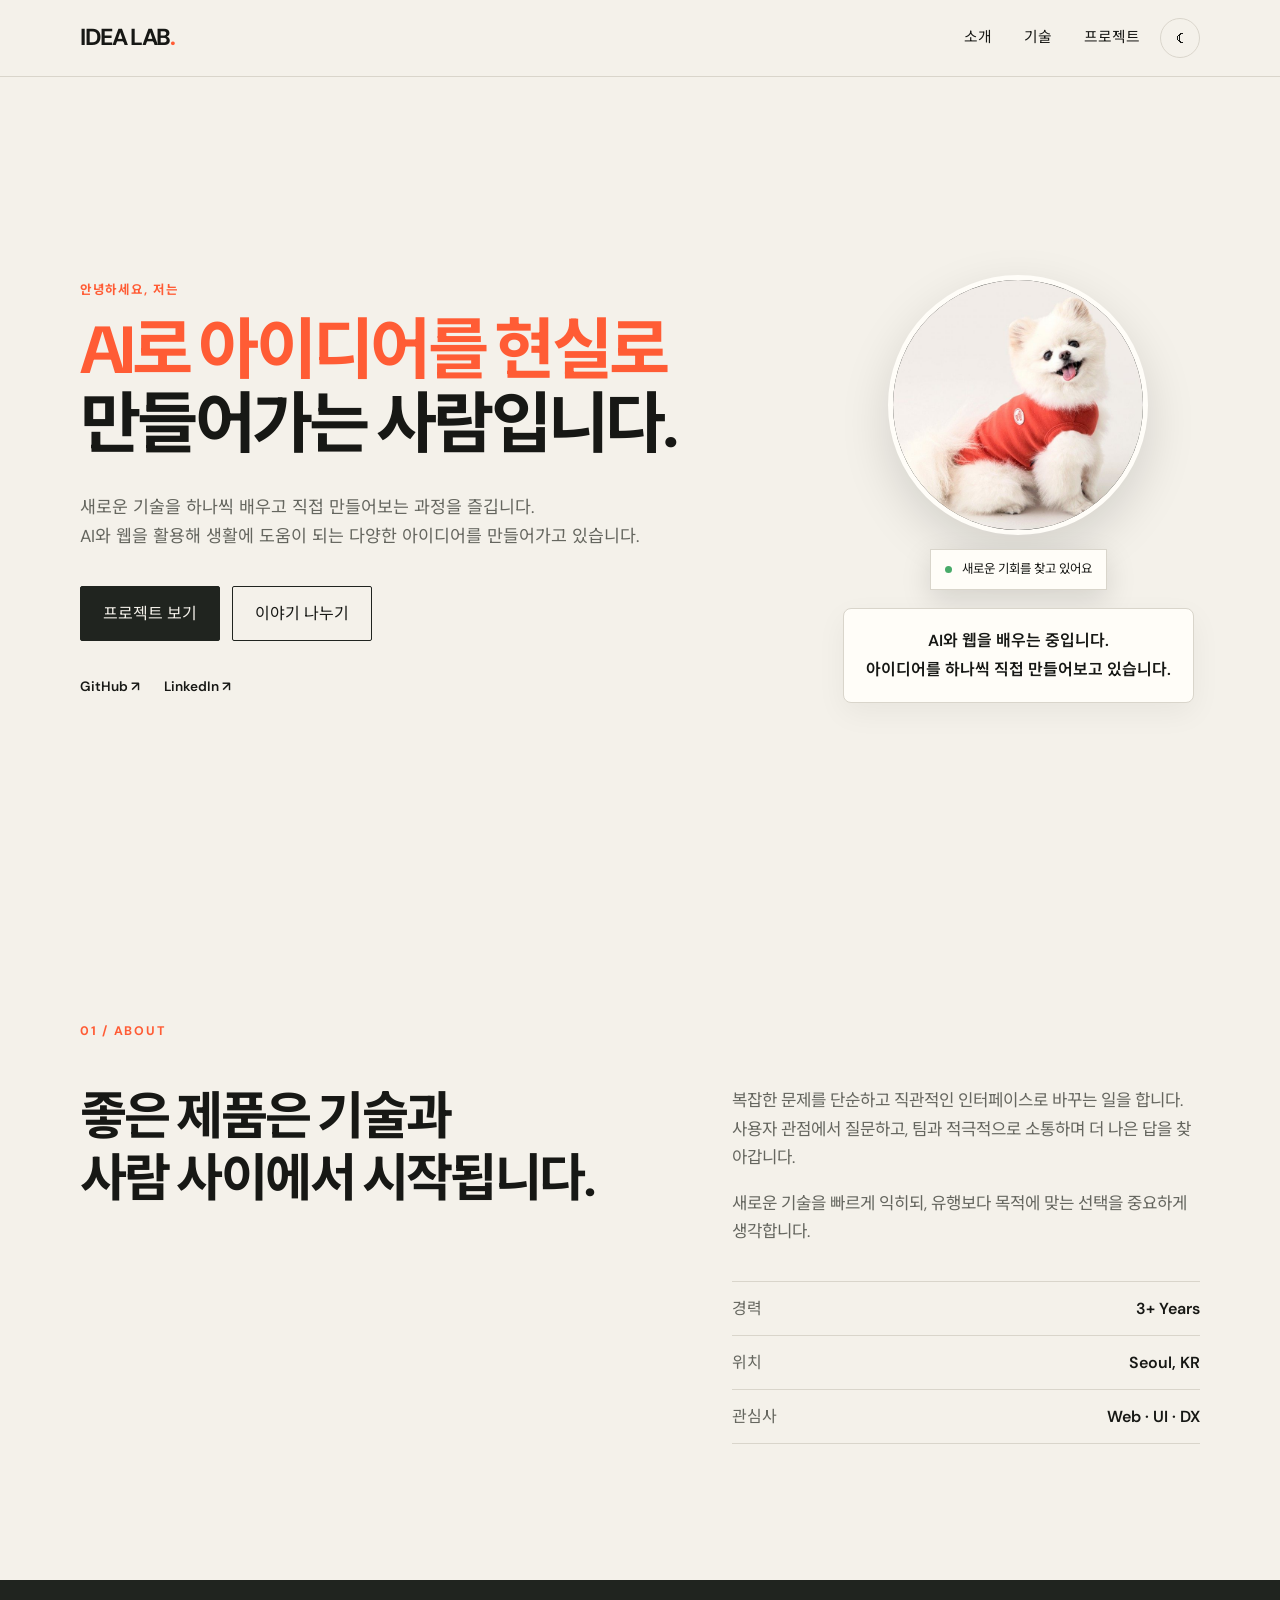
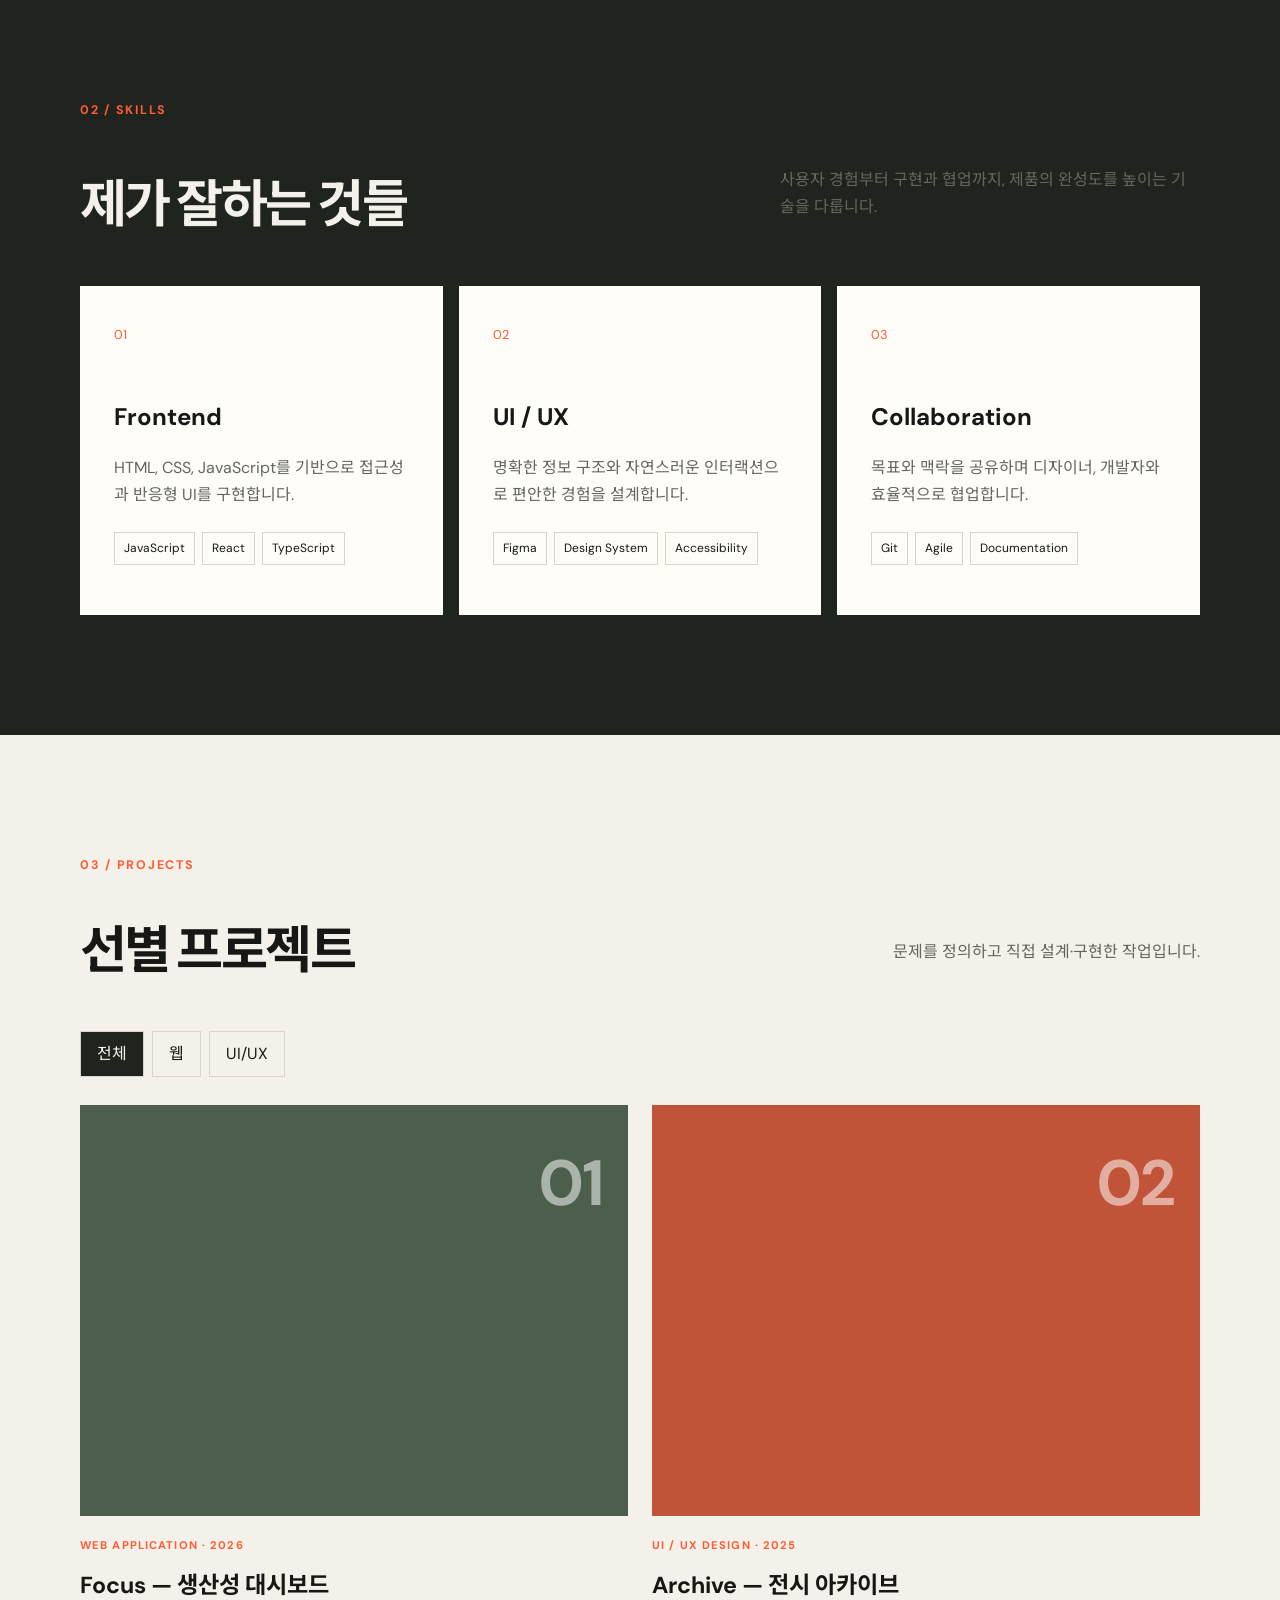
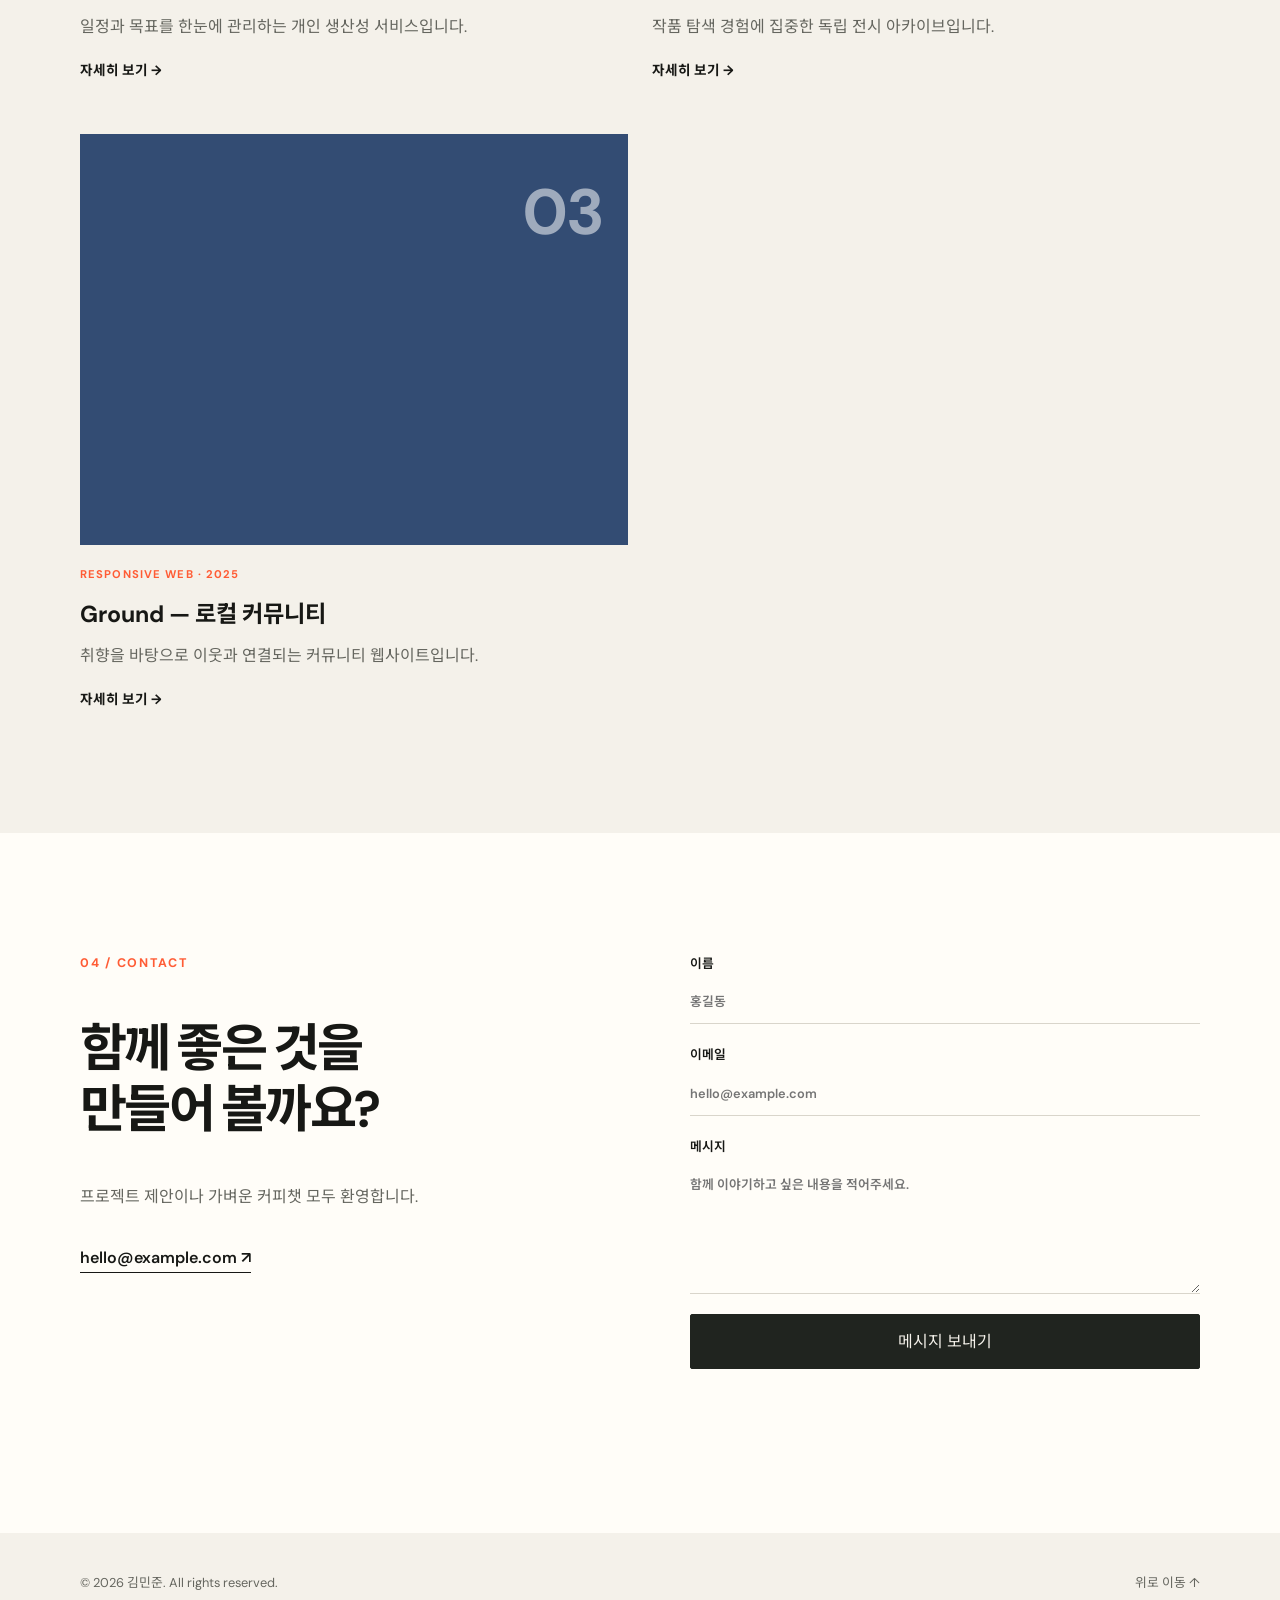
==== index.html @ a8362018 "Move frontend files to repository root" ====
<!DOCTYPE html>
<html lang="ko">
<head>
  <meta charset="UTF-8">
  <meta name="viewport" content="width=device-width, initial-scale=1.0">
  <meta name="description" content="AI와 웹으로 아이디어를 현실로 만들어가는 개인 프로필입니다.">
  <title>AI로 아이디어를 현실로</title>
  <link rel="preconnect" href="https://fonts.googleapis.com">
  <link rel="preconnect" href="https://fonts.gstatic.com" crossorigin>
  <link href="https://fonts.googleapis.com/css2?family=DM+Sans:wght@400;500;600;700&family=Noto+Sans+KR:wght@400;500;600;700&display=swap" rel="stylesheet">
  <link rel="stylesheet" href="styles.css">
</head>
<body>
  <header class="header">
    <nav class="nav container" aria-label="주요 메뉴">
      <a class="logo" href="#home" aria-label="처음으로">IDEA LAB<span>.</span></a>
      <button class="menu-button" type="button" aria-label="메뉴 열기" aria-expanded="false">☰</button>
      <div class="nav-links">
        <a href="about.html">소개</a>
        <a href="skills.html">기술</a>
        <a href="projects.html">프로젝트</a>
      </div>
      <button class="theme-button" type="button" aria-label="테마 변경">☾</button>
    </nav>
  </header>

  <main>
    <section class="hero container" id="home">
      <div class="hero-copy reveal">
        <p class="eyebrow">안녕하세요, 저는</p>
        <h1><span class="title-line title-accent">AI로 아이디어를 현실로</span><span class="title-line">만들어가는 사람입니다.</span></h1>
        <p class="hero-description">새로운 기술을 하나씩 배우고 직접 만들어보는 과정을 즐깁니다.<br>AI와 웹을 활용해 생활에 도움이 되는 다양한 아이디어를 만들어가고 있습니다.</p>
        <div class="hero-actions">
          <a class="button primary" href="#projects">프로젝트 보기</a>
          <a class="button secondary" href="#contact">이야기 나누기</a>
        </div>
        <div class="social-links" aria-label="소셜 링크">
          <a href="https://github.com/" target="_blank" rel="noreferrer">GitHub ↗</a>
          <a href="https://www.linkedin.com/" target="_blank" rel="noreferrer">LinkedIn ↗</a>
        </div>
      </div>
      <div class="portrait-wrap reveal" aria-label="프로필 이미지 영역">
        <div class="portrait">
          <img src="assets/images/profile.jpeg" alt="빨간 옷을 입고 앉아 있는 흰색 강아지 프로필 사진">
        </div>
        <span class="status"><i></i> 새로운 기회를 찾고 있어요</span>
        <p class="portrait-caption">AI와 웹을 배우는 중입니다.<br>아이디어를 하나씩 직접 만들어보고 있습니다.</p>
      </div>
    </section>

    <section class="section container" id="about">
      <p class="section-number">01 / ABOUT</p>
      <div class="about-grid reveal">
        <h2>좋은 제품은 기술과<br>사람 사이에서 시작됩니다.</h2>
        <div>
          <p>복잡한 문제를 단순하고 직관적인 인터페이스로 바꾸는 일을 합니다. 사용자 관점에서 질문하고, 팀과 적극적으로 소통하며 더 나은 답을 찾아갑니다.</p>
          <p>새로운 기술을 빠르게 익히되, 유행보다 목적에 맞는 선택을 중요하게 생각합니다.</p>
          <dl class="facts">
            <div><dt>경력</dt><dd>3+ Years</dd></div>
            <div><dt>위치</dt><dd>Seoul, KR</dd></div>
            <div><dt>관심사</dt><dd>Web · UI · DX</dd></div>
          </dl>
        </div>
      </div>
    </section>

    <section class="section skills-section" id="skills">
      <div class="container">
        <p class="section-number">02 / SKILLS</p>
        <div class="section-heading reveal">
          <h2>제가 잘하는 것들</h2>
          <p>사용자 경험부터 구현과 협업까지, 제품의 완성도를 높이는 기술을 다룹니다.</p>
        </div>
        <div class="skill-grid">
          <article class="skill-card reveal"><span>01</span><h3>Frontend</h3><p>HTML, CSS, JavaScript를 기반으로 접근성과 반응형 UI를 구현합니다.</p><ul><li>JavaScript</li><li>React</li><li>TypeScript</li></ul></article>
          <article class="skill-card reveal"><span>02</span><h3>UI / UX</h3><p>명확한 정보 구조와 자연스러운 인터랙션으로 편안한 경험을 설계합니다.</p><ul><li>Figma</li><li>Design System</li><li>Accessibility</li></ul></article>
          <article class="skill-card reveal"><span>03</span><h3>Collaboration</h3><p>목표와 맥락을 공유하며 디자이너, 개발자와 효율적으로 협업합니다.</p><ul><li>Git</li><li>Agile</li><li>Documentation</li></ul></article>
        </div>
      </div>
    </section>

    <section class="section container" id="projects">
      <p class="section-number">03 / PROJECTS</p>
      <div class="section-heading reveal"><h2>선별 프로젝트</h2><p>문제를 정의하고 직접 설계·구현한 작업입니다.</p></div>
      <div class="filter-buttons" role="group" aria-label="프로젝트 필터">
        <button class="active" data-filter="all">전체</button><button data-filter="web">웹</button><button data-filter="design">UI/UX</button>
      </div>
      <div class="project-grid">
        <article class="project-card reveal" data-category="web">
          <div class="project-visual visual-one"><span>01</span></div>
          <div class="project-info"><p>WEB APPLICATION · 2026</p><h3>Focus — 생산성 대시보드</h3><p>일정과 목표를 한눈에 관리하는 개인 생산성 서비스입니다.</p><a href="#contact">자세히 보기 →</a></div>
        </article>
        <article class="project-card reveal" data-category="design">
          <div class="project-visual visual-two"><span>02</span></div>
          <div class="project-info"><p>UI / UX DESIGN · 2025</p><h3>Archive — 전시 아카이브</h3><p>작품 탐색 경험에 집중한 독립 전시 아카이브입니다.</p><a href="#contact">자세히 보기 →</a></div>
        </article>
        <article class="project-card reveal" data-category="web">
          <div class="project-visual visual-three"><span>03</span></div>
          <div class="project-info"><p>RESPONSIVE WEB · 2025</p><h3>Ground — 로컬 커뮤니티</h3><p>취향을 바탕으로 이웃과 연결되는 커뮤니티 웹사이트입니다.</p><a href="#contact">자세히 보기 →</a></div>
        </article>
      </div>
    </section>

    <section class="section contact-section" id="contact">
      <div class="container contact-grid reveal">
        <div><p class="section-number">04 / CONTACT</p><h2>함께 좋은 것을<br>만들어 볼까요?</h2><p>프로젝트 제안이나 가벼운 커피챗 모두 환영합니다.</p><a class="email" href="mailto:hello@example.com">hello@example.com ↗</a></div>
        <form id="contact-form">
          <label>이름<input name="name" type="text" placeholder="홍길동" required></label>
          <label>이메일<input name="email" type="email" placeholder="hello@example.com" required></label>
          <label>메시지<textarea name="message" rows="5" placeholder="함께 이야기하고 싶은 내용을 적어주세요." required></textarea></label>
          <button class="button primary" type="submit">메시지 보내기</button>
          <p class="form-message" aria-live="polite"></p>
        </form>
      </div>
    </section>
  </main>

  <footer class="footer container"><p>© <span id="year"></span> 김민준. All rights reserved.</p><a href="#home">위로 이동 ↑</a></footer>
  <script src="script.js"></script>
</body>
</html>
---- styles.css ----
:root { --bg:#f4f1ea; --surface:#fffdf8; --text:#171815; --muted:#65665f; --line:#d9d5cb; --accent:#ff5c35; --dark:#20241f; }
* { box-sizing:border-box; }
html { scroll-behavior:smooth; }
body { margin:0; background:var(--bg); color:var(--text); font-family:"DM Sans","Noto Sans KR",sans-serif; line-height:1.7; transition:background .25s,color .25s; }
body.dark { --bg:#171916; --surface:#21241f; --text:#f4f1e9; --muted:#a8aaa2; --line:#3a3d36; --dark:#f4f1e9; }
a { color:inherit; text-decoration:none; }
button,input,textarea { font:inherit; }
.container { width:min(1120px,calc(100% - 48px)); margin-inline:auto; }
.header { position:sticky; top:0; z-index:10; background:color-mix(in srgb,var(--bg) 88%,transparent); border-bottom:1px solid var(--line); backdrop-filter:blur(12px); }
.nav { height:76px; display:flex; align-items:center; justify-content:space-between; }
.logo { font-size:1.45rem; font-weight:700; letter-spacing:-.06em; }.logo span { color:var(--accent); }
.nav-links { display:flex; gap:32px; margin-left:auto; margin-right:20px; font-size:.92rem; }.nav-links a:hover { color:var(--accent); }
.theme-button,.menu-button { border:1px solid var(--line); border-radius:50%; width:40px; height:40px; background:transparent; color:var(--text); cursor:pointer; }.menu-button { display:none; }
.hero { min-height:calc(100vh - 76px); padding:100px 0; display:grid; grid-template-columns:1.3fr .7fr; gap:80px; align-items:center; }
.eyebrow,.section-number { color:var(--accent); font-size:.78rem; font-weight:700; letter-spacing:.14em; }
h1,h2,h3,p { margin-top:0; } h1 { max-width:760px; font-size:clamp(2.8rem,5.2vw,4.9rem); line-height:1.12; letter-spacing:-.055em; margin-bottom:30px; word-break:keep-all; overflow-wrap:normal; }.title-line { display:block; white-space:nowrap; }.title-accent { color:var(--accent); }
h2 { font-size:clamp(2.1rem,4vw,3.7rem); line-height:1.2; letter-spacing:-.05em; }
.hero-description { max-width:620px; color:var(--muted); font-size:1.08rem; }
.hero-actions { display:flex; gap:12px; margin:34px 0; }.button { display:inline-flex; justify-content:center; border:1px solid var(--dark); padding:13px 22px; border-radius:2px; cursor:pointer; }.primary { background:var(--dark); color:var(--bg); }.secondary { background:transparent; color:var(--text); }
.social-links { display:flex; gap:24px; font-size:.85rem; font-weight:600; }.social-links a:hover,.project-info a:hover { color:var(--accent); }
.portrait-wrap { position:relative; display:flex; flex-direction:column; align-items:center; justify-self:center; width:100%; text-align:center; }.portrait { width:260px; height:260px; flex:0 0 260px; background:var(--dark); border:5px solid var(--surface); border-radius:50%; overflow:hidden; box-shadow:0 18px 50px #0002; }.portrait img { display:block; width:100%; height:100%; object-fit:cover; object-position:center; transform:scale(1.12); transition:transform .5s ease; }.portrait-wrap:hover .portrait img { transform:scale(1.16); }.portrait-caption { max-width:390px; margin:18px auto 0; padding:18px 22px; color:var(--text); background:var(--surface); border:1px solid var(--line); border-radius:8px; box-shadow:0 10px 30px #0000000d; font-size:1rem; font-weight:600; line-height:1.8; text-align:center; }
.status { position:static; transform:none; margin-top:14px; white-space:nowrap; padding:9px 14px; background:var(--surface); border:1px solid var(--line); font-size:.78rem; box-shadow:0 10px 30px #0002; }.status i { display:inline-block; width:7px; height:7px; margin-right:7px; background:#48aa69; border-radius:50%; }
.section { padding:120px 0; }.section-number { margin-bottom:44px; }.about-grid { display:grid; grid-template-columns:1.1fr .9fr; gap:80px; }.about-grid>div>p { color:var(--muted); font-size:1.05rem; }
.facts { border-top:1px solid var(--line); margin-top:35px; }.facts div { display:flex; justify-content:space-between; padding:13px 0; border-bottom:1px solid var(--line); }.facts dt { color:var(--muted); }.facts dd { margin:0; font-weight:600; }
.skills-section { background:var(--dark); color:var(--bg); }.section-heading { display:flex; align-items:end; justify-content:space-between; gap:30px; margin-bottom:50px; }.section-heading h2 { margin:0; }.section-heading p { max-width:420px; color:var(--muted); }
.skill-grid { display:grid; grid-template-columns:repeat(3,1fr); gap:16px; }.skill-card { padding:34px; color:var(--text); background:var(--surface); }.skill-card>span { color:var(--accent); font-size:.8rem; }.skill-card h3 { margin:50px 0 16px; font-size:1.5rem; }.skill-card p { color:var(--muted); }.skill-card ul { display:flex; flex-wrap:wrap; gap:7px; list-style:none; padding:0; margin-top:24px; }.skill-card li { border:1px solid var(--line); padding:5px 9px; font-size:.75rem; }
.filter-buttons { display:flex; gap:8px; margin-bottom:28px; }.filter-buttons button { padding:8px 16px; border:1px solid var(--line); background:transparent; color:var(--text); cursor:pointer; }.filter-buttons button.active { background:var(--dark); color:var(--bg); }
.project-grid { display:grid; grid-template-columns:repeat(2,1fr); gap:50px 24px; }.project-card.hidden { display:none; }.project-visual { aspect-ratio:4/3; padding:25px; display:flex; justify-content:flex-end; font-size:4rem; font-weight:700; color:#fff8; transition:transform .3s; }.project-card:hover .project-visual { transform:translateY(-5px); }.visual-one { background:#4c5e4c; }.visual-two { background:#c15338; }.visual-three { background:#334c73; }.project-info { padding-top:20px; }.project-info>p:first-child { color:var(--accent); font-size:.7rem; font-weight:700; letter-spacing:.1em; }.project-info h3 { font-size:1.45rem; margin-bottom:8px; }.project-info>p { color:var(--muted); }.project-info a { font-size:.85rem; font-weight:700; }
.contact-section { background:var(--surface); }.contact-grid { display:grid; grid-template-columns:1fr 1fr; gap:100px; }.contact-grid>div>p:not(.section-number) { color:var(--muted); }.email { display:inline-block; border-bottom:1px solid; margin-top:18px; font-weight:600; }
form { display:grid; gap:20px; }label { display:grid; gap:7px; font-size:.8rem; font-weight:600; }input,textarea { width:100%; border:0; border-bottom:1px solid var(--line); background:transparent; color:var(--text); padding:10px 0; outline:none; resize:vertical; }input:focus,textarea:focus { border-color:var(--accent); }.form-message { color:var(--accent); min-height:24px; margin:0; }
.footer { min-height:100px; display:flex; align-items:center; justify-content:space-between; color:var(--muted); font-size:.8rem; }.footer p { margin:0; }
.subpage-main { min-height:calc(100vh - 176px); }.page-hero { padding:110px 0 65px; border-bottom:1px solid var(--line); }.page-hero h1 { margin:12px 0 22px; }.page-hero>p:last-child { max-width:650px; color:var(--muted); font-size:1.08rem; }.detail-grid { display:grid; grid-template-columns:repeat(2,1fr); gap:18px; }.detail-card { padding:32px; background:var(--surface); border:1px solid var(--line); }.detail-card h2 { font-size:1.5rem; letter-spacing:-.03em; }.detail-card p { color:var(--muted); }.detail-card ul { padding-left:20px; color:var(--muted); }.nav-links a[aria-current="page"] { color:var(--accent); font-weight:700; }
.reveal { opacity:0; transform:translateY(24px); transition:opacity .7s,transform .7s; }.reveal.visible { opacity:1; transform:none; }
@media (max-width:800px) { .container { width:min(100% - 32px,1120px); }.menu-button { display:block; margin-left:auto; margin-right:10px; }.nav-links { display:none; position:absolute; inset:76px 0 auto; margin:0; padding:24px; background:var(--surface); border-bottom:1px solid var(--line); flex-direction:column; text-align:center; }.nav-links.open { display:flex; }.hero { grid-template-columns:1fr; padding:70px 0; }.hero h1 { font-size:clamp(2.5rem,11vw,4rem); }.title-line { white-space:normal; }.portrait-wrap { max-width:430px; margin-inline:auto; }.portrait { width:230px; height:230px; flex-basis:230px; }.about-grid,.contact-grid,.detail-grid { grid-template-columns:1fr; gap:35px; }.skill-grid { grid-template-columns:1fr; }.section-heading { align-items:start; flex-direction:column; }.project-grid { grid-template-columns:1fr; }.section { padding:85px 0; }.page-hero { padding:75px 0 45px; } }
@media (prefers-reduced-motion:reduce) { html { scroll-behavior:auto; } .reveal { opacity:1; transform:none; transition:none; } }
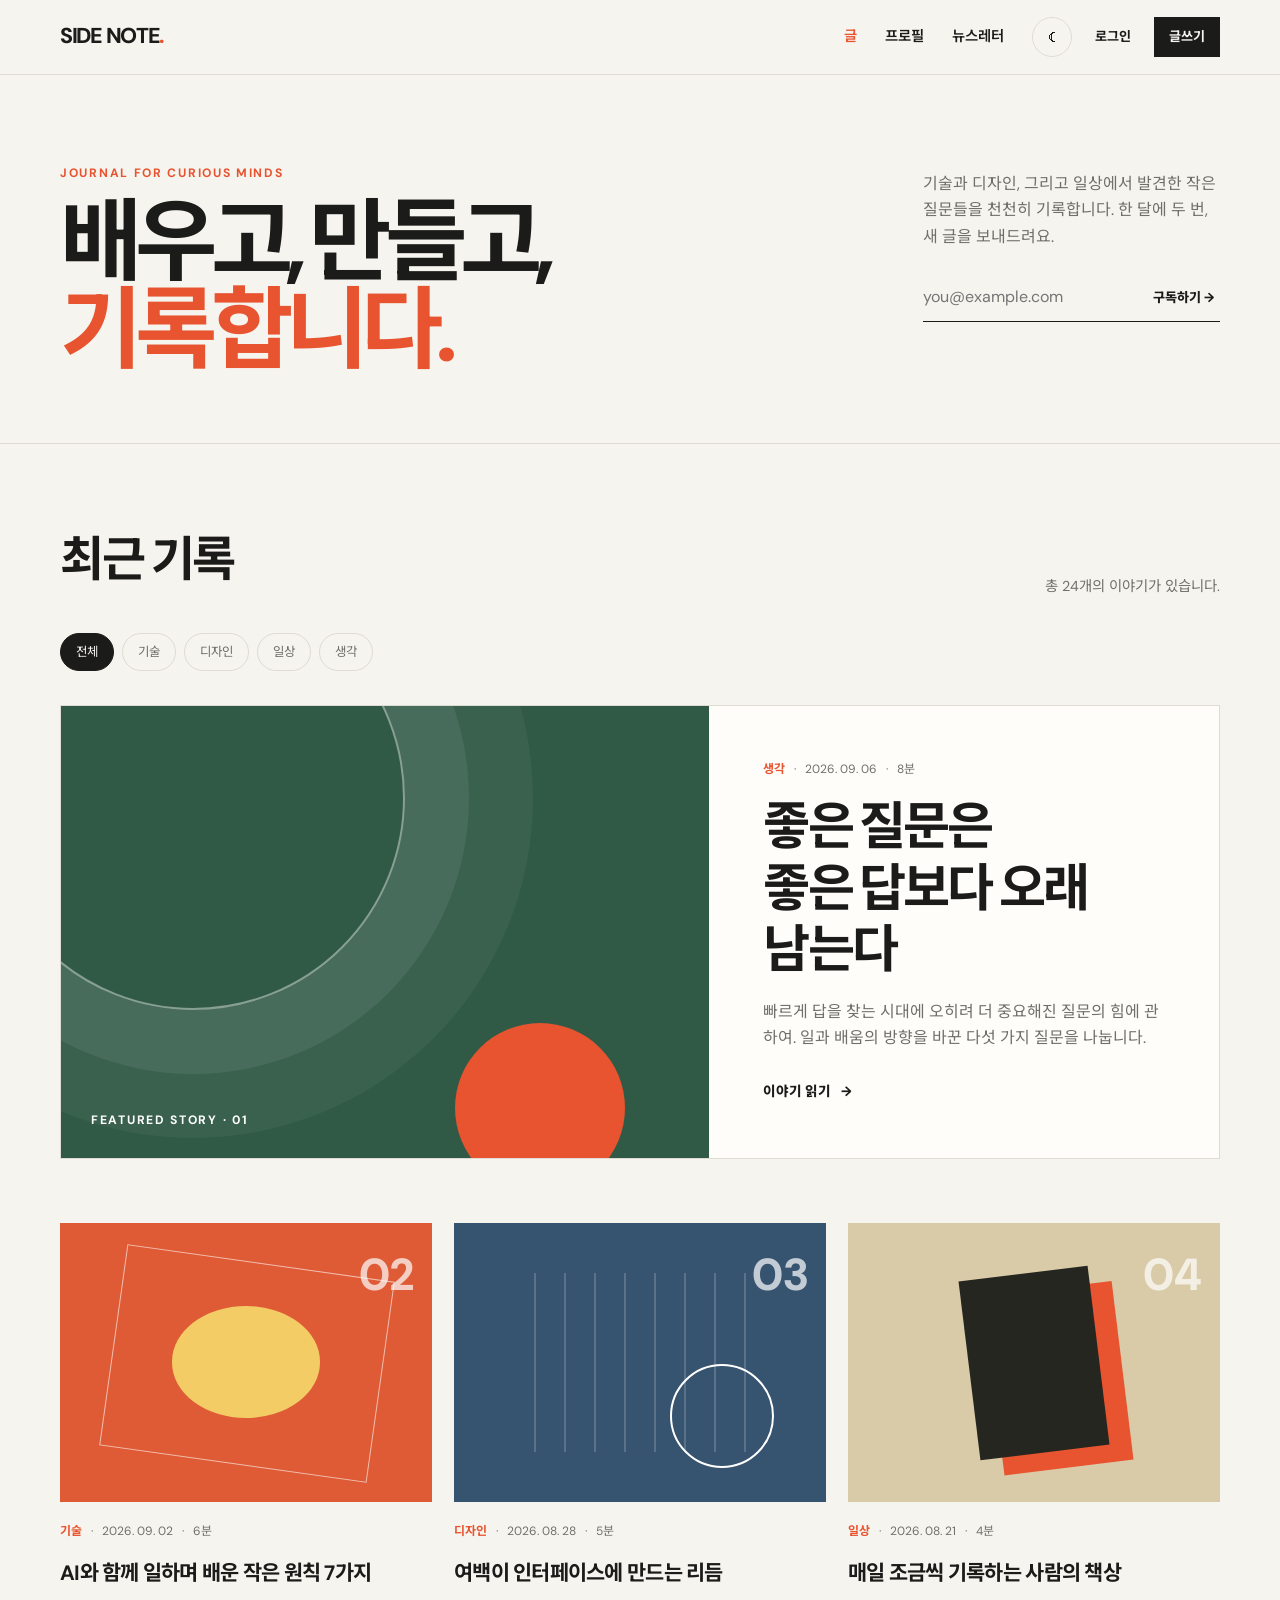
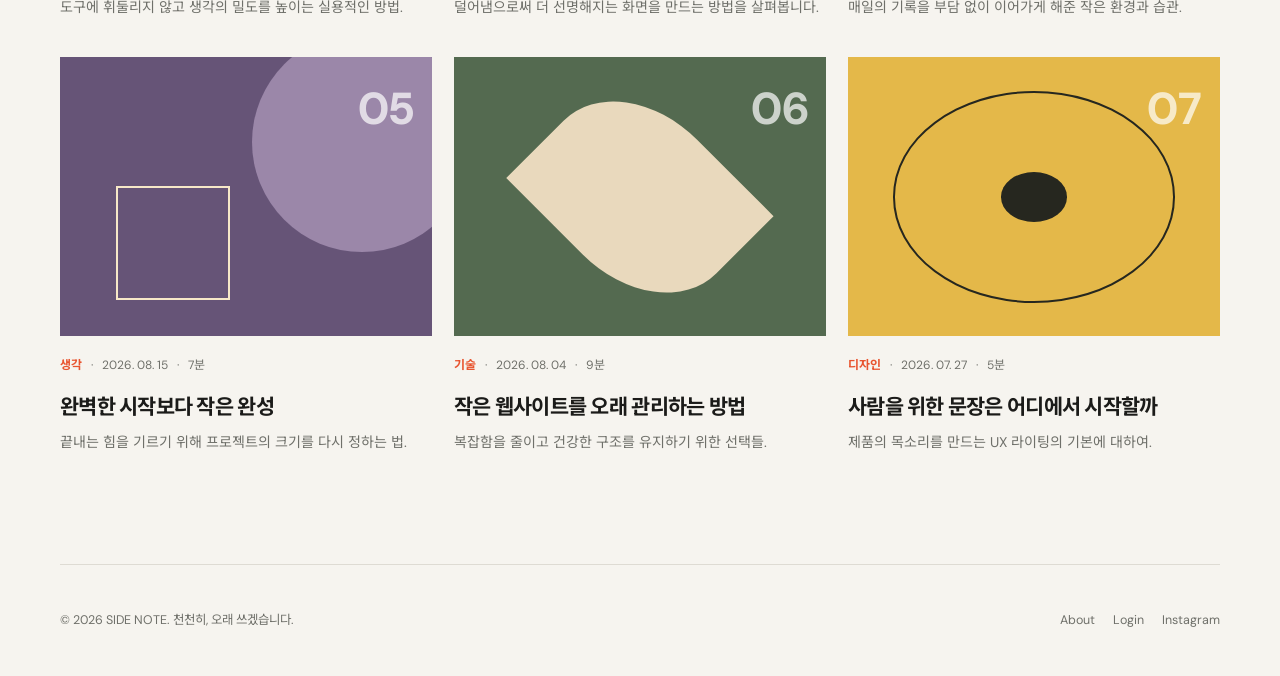
==== commit d97ec32a: "Redesign profile site as personal blog" ====
--- a/index.html
+++ b/index.html
@@ -1,121 +1,47 @@
-<!DOCTYPE html>
+<!doctype html>
 <html lang="ko">
 <head>
-  <meta charset="UTF-8">
-  <meta name="viewport" content="width=device-width, initial-scale=1.0">
-  <meta name="description" content="AI와 웹으로 아이디어를 현실로 만들어가는 개인 프로필입니다.">
-  <title>AI로 아이디어를 현실로</title>
-  <link rel="preconnect" href="https://fonts.googleapis.com">
-  <link rel="preconnect" href="https://fonts.gstatic.com" crossorigin>
-  <link href="https://fonts.googleapis.com/css2?family=DM+Sans:wght@400;500;600;700&family=Noto+Sans+KR:wght@400;500;600;700&display=swap" rel="stylesheet">
+  <meta charset="UTF-8"><meta name="viewport" content="width=device-width,initial-scale=1">
+  <meta name="description" content="만드는 사람의 생각과 배움을 기록하는 개인 블로그 사이드노트입니다.">
+  <title>SIDE NOTE — 생각을 기록하는 개인 블로그</title>
+  <link rel="preconnect" href="https://fonts.googleapis.com"><link rel="preconnect" href="https://fonts.gstatic.com" crossorigin>
+  <link href="https://fonts.googleapis.com/css2?family=DM+Sans:wght@400;500;600;700;800&family=Noto+Sans+KR:wght@400;500;600;700&display=swap" rel="stylesheet">
   <link rel="stylesheet" href="styles.css">
 </head>
 <body>
   <header class="header">
     <nav class="nav container" aria-label="주요 메뉴">
-      <a class="logo" href="#home" aria-label="처음으로">IDEA LAB<span>.</span></a>
+      <a class="logo" href="index.html">SIDE NOTE<span>.</span></a>
       <button class="menu-button" type="button" aria-label="메뉴 열기" aria-expanded="false">☰</button>
-      <div class="nav-links">
-        <a href="about.html">소개</a>
-        <a href="skills.html">기술</a>
-        <a href="projects.html">프로젝트</a>
-      </div>
-      <button class="theme-button" type="button" aria-label="테마 변경">☾</button>
+      <div class="nav-links"><a href="index.html" aria-current="page">글</a><a href="profile.html">프로필</a><a href="index.html#newsletter">뉴스레터</a></div>
+      <div class="nav-actions"><button class="icon-button" type="button" aria-label="다크 모드로 전환">☾</button><a class="nav-login" href="login.html">로그인</a><a class="nav-write" href="write.html">글쓰기</a></div>
     </nav>
   </header>
-
   <main>
-    <section class="hero container" id="home">
-      <div class="hero-copy reveal">
-        <p class="eyebrow">안녕하세요, 저는</p>
-        <h1><span class="title-line title-accent">AI로 아이디어를 현실로</span><span class="title-line">만들어가는 사람입니다.</span></h1>
-        <p class="hero-description">새로운 기술을 하나씩 배우고 직접 만들어보는 과정을 즐깁니다.<br>AI와 웹을 활용해 생활에 도움이 되는 다양한 아이디어를 만들어가고 있습니다.</p>
-        <div class="hero-actions">
-          <a class="button primary" href="#projects">프로젝트 보기</a>
-          <a class="button secondary" href="#contact">이야기 나누기</a>
-        </div>
-        <div class="social-links" aria-label="소셜 링크">
-          <a href="https://github.com/" target="_blank" rel="noreferrer">GitHub ↗</a>
-          <a href="https://www.linkedin.com/" target="_blank" rel="noreferrer">LinkedIn ↗</a>
-        </div>
-      </div>
-      <div class="portrait-wrap reveal" aria-label="프로필 이미지 영역">
-        <div class="portrait">
-          <img src="assets/images/profile.jpeg" alt="빨간 옷을 입고 앉아 있는 흰색 강아지 프로필 사진">
-        </div>
-        <span class="status"><i></i> 새로운 기회를 찾고 있어요</span>
-        <p class="portrait-caption">AI와 웹을 배우는 중입니다.<br>아이디어를 하나씩 직접 만들어보고 있습니다.</p>
+    <section class="home-hero">
+      <div class="container hero-grid reveal">
+        <div><p class="eyebrow">JOURNAL FOR CURIOUS MINDS</p><h1>배우고, 만들고,<br><span>기록합니다.</span></h1></div>
+        <div class="hero-aside" id="newsletter"><p>기술과 디자인, 그리고 일상에서 발견한 작은 질문들을 천천히 기록합니다. 한 달에 두 번, 새 글을 보내드려요.</p><form class="subscribe" data-demo-form data-success-message="구독 신청이 완료되었습니다!"><input type="email" aria-label="이메일" placeholder="you@example.com" required><button type="submit">구독하기 →</button></form><p class="form-message" aria-live="polite"></p></div>
       </div>
     </section>
-
-    <section class="section container" id="about">
-      <p class="section-number">01 / ABOUT</p>
-      <div class="about-grid reveal">
-        <h2>좋은 제품은 기술과<br>사람 사이에서 시작됩니다.</h2>
-        <div>
-          <p>복잡한 문제를 단순하고 직관적인 인터페이스로 바꾸는 일을 합니다. 사용자 관점에서 질문하고, 팀과 적극적으로 소통하며 더 나은 답을 찾아갑니다.</p>
-          <p>새로운 기술을 빠르게 익히되, 유행보다 목적에 맞는 선택을 중요하게 생각합니다.</p>
-          <dl class="facts">
-            <div><dt>경력</dt><dd>3+ Years</dd></div>
-            <div><dt>위치</dt><dd>Seoul, KR</dd></div>
-            <div><dt>관심사</dt><dd>Web · UI · DX</dd></div>
-          </dl>
-        </div>
-      </div>
-    </section>
-
-    <section class="section skills-section" id="skills">
-      <div class="container">
-        <p class="section-number">02 / SKILLS</p>
-        <div class="section-heading reveal">
-          <h2>제가 잘하는 것들</h2>
-          <p>사용자 경험부터 구현과 협업까지, 제품의 완성도를 높이는 기술을 다룹니다.</p>
-        </div>
-        <div class="skill-grid">
-          <article class="skill-card reveal"><span>01</span><h3>Frontend</h3><p>HTML, CSS, JavaScript를 기반으로 접근성과 반응형 UI를 구현합니다.</p><ul><li>JavaScript</li><li>React</li><li>TypeScript</li></ul></article>
-          <article class="skill-card reveal"><span>02</span><h3>UI / UX</h3><p>명확한 정보 구조와 자연스러운 인터랙션으로 편안한 경험을 설계합니다.</p><ul><li>Figma</li><li>Design System</li><li>Accessibility</li></ul></article>
-          <article class="skill-card reveal"><span>03</span><h3>Collaboration</h3><p>목표와 맥락을 공유하며 디자이너, 개발자와 효율적으로 협업합니다.</p><ul><li>Git</li><li>Agile</li><li>Documentation</li></ul></article>
-        </div>
-      </div>
-    </section>
-
-    <section class="section container" id="projects">
-      <p class="section-number">03 / PROJECTS</p>
-      <div class="section-heading reveal"><h2>선별 프로젝트</h2><p>문제를 정의하고 직접 설계·구현한 작업입니다.</p></div>
-      <div class="filter-buttons" role="group" aria-label="프로젝트 필터">
-        <button class="active" data-filter="all">전체</button><button data-filter="web">웹</button><button data-filter="design">UI/UX</button>
-      </div>
-      <div class="project-grid">
-        <article class="project-card reveal" data-category="web">
-          <div class="project-visual visual-one"><span>01</span></div>
-          <div class="project-info"><p>WEB APPLICATION · 2026</p><h3>Focus — 생산성 대시보드</h3><p>일정과 목표를 한눈에 관리하는 개인 생산성 서비스입니다.</p><a href="#contact">자세히 보기 →</a></div>
-        </article>
-        <article class="project-card reveal" data-category="design">
-          <div class="project-visual visual-two"><span>02</span></div>
-          <div class="project-info"><p>UI / UX DESIGN · 2025</p><h3>Archive — 전시 아카이브</h3><p>작품 탐색 경험에 집중한 독립 전시 아카이브입니다.</p><a href="#contact">자세히 보기 →</a></div>
-        </article>
-        <article class="project-card reveal" data-category="web">
-          <div class="project-visual visual-three"><span>03</span></div>
-          <div class="project-info"><p>RESPONSIVE WEB · 2025</p><h3>Ground — 로컬 커뮤니티</h3><p>취향을 바탕으로 이웃과 연결되는 커뮤니티 웹사이트입니다.</p><a href="#contact">자세히 보기 →</a></div>
-        </article>
-      </div>
-    </section>
-
-    <section class="section contact-section" id="contact">
-      <div class="container contact-grid reveal">
-        <div><p class="section-number">04 / CONTACT</p><h2>함께 좋은 것을<br>만들어 볼까요?</h2><p>프로젝트 제안이나 가벼운 커피챗 모두 환영합니다.</p><a class="email" href="mailto:hello@example.com">hello@example.com ↗</a></div>
-        <form id="contact-form">
-          <label>이름<input name="name" type="text" placeholder="홍길동" required></label>
-          <label>이메일<input name="email" type="email" placeholder="hello@example.com" required></label>
-          <label>메시지<textarea name="message" rows="5" placeholder="함께 이야기하고 싶은 내용을 적어주세요." required></textarea></label>
-          <button class="button primary" type="submit">메시지 보내기</button>
-          <p class="form-message" aria-live="polite"></p>
-        </form>
+    <section class="content-section container">
+      <div class="section-head reveal"><h2>최근 기록</h2><p>총 24개의 이야기가 있습니다.</p></div>
+      <div class="category-bar" aria-label="카테고리 필터"><button class="active" data-category-filter="all">전체</button><button data-category-filter="tech">기술</button><button data-category-filter="design">디자인</button><button data-category-filter="life">일상</button><button data-category-filter="note">생각</button></div>
+      <article class="featured-post reveal" data-post-category="note">
+        <a class="featured-visual" href="post.html" aria-label="대표 게시글 읽기"><span class="visual-label">FEATURED STORY · 01</span></a>
+        <div class="featured-copy"><div class="post-meta"><span class="tag">생각</span><span>·</span><time datetime="2026-09-06">2026. 09. 06</time><span>·</span><span>8분</span></div><h3><a href="post.html">좋은 질문은<br>좋은 답보다 오래 남는다</a></h3><p>빠르게 답을 찾는 시대에 오히려 더 중요해진 질문의 힘에 관하여. 일과 배움의 방향을 바꾼 다섯 가지 질문을 나눕니다.</p><a class="text-link" href="post.html">이야기 읽기 <span>→</span></a></div>
+      </article>
+      <div class="post-grid">
+        <article class="post-card reveal" data-post-category="tech"><a class="card-visual visual-orange" href="post.html"><span class="card-number">02</span></a><div class="post-meta"><span class="tag">기술</span><span>·</span><time>2026. 09. 02</time><span>·</span><span>6분</span></div><h3><a href="post.html">AI와 함께 일하며 배운 작은 원칙 7가지</a></h3><p>도구에 휘둘리지 않고 생각의 밀도를 높이는 실용적인 방법.</p></article>
+        <article class="post-card reveal" data-post-category="design"><a class="card-visual visual-blue" href="post.html"><span class="card-number">03</span></a><div class="post-meta"><span class="tag">디자인</span><span>·</span><time>2026. 08. 28</time><span>·</span><span>5분</span></div><h3><a href="post.html">여백이 인터페이스에 만드는 리듬</a></h3><p>덜어냄으로써 더 선명해지는 화면을 만드는 방법을 살펴봅니다.</p></article>
+        <article class="post-card reveal" data-post-category="life"><a class="card-visual visual-cream" href="post.html"><span class="card-number">04</span></a><div class="post-meta"><span class="tag">일상</span><span>·</span><time>2026. 08. 21</time><span>·</span><span>4분</span></div><h3><a href="post.html">매일 조금씩 기록하는 사람의 책상</a></h3><p>매일의 기록을 부담 없이 이어가게 해준 작은 환경과 습관.</p></article>
+        <article class="post-card reveal" data-post-category="note"><a class="card-visual visual-purple" href="post.html"><span class="card-number">05</span></a><div class="post-meta"><span class="tag">생각</span><span>·</span><time>2026. 08. 15</time><span>·</span><span>7분</span></div><h3><a href="post.html">완벽한 시작보다 작은 완성</a></h3><p>끝내는 힘을 기르기 위해 프로젝트의 크기를 다시 정하는 법.</p></article>
+        <article class="post-card reveal" data-post-category="tech"><a class="card-visual visual-green" href="post.html"><span class="card-number">06</span></a><div class="post-meta"><span class="tag">기술</span><span>·</span><time>2026. 08. 04</time><span>·</span><span>9분</span></div><h3><a href="post.html">작은 웹사이트를 오래 관리하는 방법</a></h3><p>복잡함을 줄이고 건강한 구조를 유지하기 위한 선택들.</p></article>
+        <article class="post-card reveal" data-post-category="design"><a class="card-visual visual-yellow" href="post.html"><span class="card-number">07</span></a><div class="post-meta"><span class="tag">디자인</span><span>·</span><time>2026. 07. 27</time><span>·</span><span>5분</span></div><h3><a href="post.html">사람을 위한 문장은 어디에서 시작할까</a></h3><p>제품의 목소리를 만드는 UX 라이팅의 기본에 대하여.</p></article>
       </div>
     </section>
   </main>
-
-  <footer class="footer container"><p>© <span id="year"></span> 김민준. All rights reserved.</p><a href="#home">위로 이동 ↑</a></footer>
+  <footer class="footer container"><p>© <span id="year"></span> SIDE NOTE. 천천히, 오래 쓰겠습니다.</p><div class="footer-links"><a href="profile.html">About</a><a href="login.html">Login</a><a href="#">Instagram</a></div></footer>
   <script src="script.js"></script>
 </body>
 </html>
--- a/styles.css
+++ b/styles.css
@@ -1,35 +1,54 @@
-:root { --bg:#f4f1ea; --surface:#fffdf8; --text:#171815; --muted:#65665f; --line:#d9d5cb; --accent:#ff5c35; --dark:#20241f; }
-* { box-sizing:border-box; }
-html { scroll-behavior:smooth; }
-body { margin:0; background:var(--bg); color:var(--text); font-family:"DM Sans","Noto Sans KR",sans-serif; line-height:1.7; transition:background .25s,color .25s; }
-body.dark { --bg:#171916; --surface:#21241f; --text:#f4f1e9; --muted:#a8aaa2; --line:#3a3d36; --dark:#f4f1e9; }
-a { color:inherit; text-decoration:none; }
-button,input,textarea { font:inherit; }
-.container { width:min(1120px,calc(100% - 48px)); margin-inline:auto; }
-.header { position:sticky; top:0; z-index:10; background:color-mix(in srgb,var(--bg) 88%,transparent); border-bottom:1px solid var(--line); backdrop-filter:blur(12px); }
-.nav { height:76px; display:flex; align-items:center; justify-content:space-between; }
-.logo { font-size:1.45rem; font-weight:700; letter-spacing:-.06em; }.logo span { color:var(--accent); }
-.nav-links { display:flex; gap:32px; margin-left:auto; margin-right:20px; font-size:.92rem; }.nav-links a:hover { color:var(--accent); }
-.theme-button,.menu-button { border:1px solid var(--line); border-radius:50%; width:40px; height:40px; background:transparent; color:var(--text); cursor:pointer; }.menu-button { display:none; }
-.hero { min-height:calc(100vh - 76px); padding:100px 0; display:grid; grid-template-columns:1.3fr .7fr; gap:80px; align-items:center; }
-.eyebrow,.section-number { color:var(--accent); font-size:.78rem; font-weight:700; letter-spacing:.14em; }
-h1,h2,h3,p { margin-top:0; } h1 { max-width:760px; font-size:clamp(2.8rem,5.2vw,4.9rem); line-height:1.12; letter-spacing:-.055em; margin-bottom:30px; word-break:keep-all; overflow-wrap:normal; }.title-line { display:block; white-space:nowrap; }.title-accent { color:var(--accent); }
-h2 { font-size:clamp(2.1rem,4vw,3.7rem); line-height:1.2; letter-spacing:-.05em; }
-.hero-description { max-width:620px; color:var(--muted); font-size:1.08rem; }
-.hero-actions { display:flex; gap:12px; margin:34px 0; }.button { display:inline-flex; justify-content:center; border:1px solid var(--dark); padding:13px 22px; border-radius:2px; cursor:pointer; }.primary { background:var(--dark); color:var(--bg); }.secondary { background:transparent; color:var(--text); }
-.social-links { display:flex; gap:24px; font-size:.85rem; font-weight:600; }.social-links a:hover,.project-info a:hover { color:var(--accent); }
-.portrait-wrap { position:relative; display:flex; flex-direction:column; align-items:center; justify-self:center; width:100%; text-align:center; }.portrait { width:260px; height:260px; flex:0 0 260px; background:var(--dark); border:5px solid var(--surface); border-radius:50%; overflow:hidden; box-shadow:0 18px 50px #0002; }.portrait img { display:block; width:100%; height:100%; object-fit:cover; object-position:center; transform:scale(1.12); transition:transform .5s ease; }.portrait-wrap:hover .portrait img { transform:scale(1.16); }.portrait-caption { max-width:390px; margin:18px auto 0; padding:18px 22px; color:var(--text); background:var(--surface); border:1px solid var(--line); border-radius:8px; box-shadow:0 10px 30px #0000000d; font-size:1rem; font-weight:600; line-height:1.8; text-align:center; }
-.status { position:static; transform:none; margin-top:14px; white-space:nowrap; padding:9px 14px; background:var(--surface); border:1px solid var(--line); font-size:.78rem; box-shadow:0 10px 30px #0002; }.status i { display:inline-block; width:7px; height:7px; margin-right:7px; background:#48aa69; border-radius:50%; }
-.section { padding:120px 0; }.section-number { margin-bottom:44px; }.about-grid { display:grid; grid-template-columns:1.1fr .9fr; gap:80px; }.about-grid>div>p { color:var(--muted); font-size:1.05rem; }
-.facts { border-top:1px solid var(--line); margin-top:35px; }.facts div { display:flex; justify-content:space-between; padding:13px 0; border-bottom:1px solid var(--line); }.facts dt { color:var(--muted); }.facts dd { margin:0; font-weight:600; }
-.skills-section { background:var(--dark); color:var(--bg); }.section-heading { display:flex; align-items:end; justify-content:space-between; gap:30px; margin-bottom:50px; }.section-heading h2 { margin:0; }.section-heading p { max-width:420px; color:var(--muted); }
-.skill-grid { display:grid; grid-template-columns:repeat(3,1fr); gap:16px; }.skill-card { padding:34px; color:var(--text); background:var(--surface); }.skill-card>span { color:var(--accent); font-size:.8rem; }.skill-card h3 { margin:50px 0 16px; font-size:1.5rem; }.skill-card p { color:var(--muted); }.skill-card ul { display:flex; flex-wrap:wrap; gap:7px; list-style:none; padding:0; margin-top:24px; }.skill-card li { border:1px solid var(--line); padding:5px 9px; font-size:.75rem; }
-.filter-buttons { display:flex; gap:8px; margin-bottom:28px; }.filter-buttons button { padding:8px 16px; border:1px solid var(--line); background:transparent; color:var(--text); cursor:pointer; }.filter-buttons button.active { background:var(--dark); color:var(--bg); }
-.project-grid { display:grid; grid-template-columns:repeat(2,1fr); gap:50px 24px; }.project-card.hidden { display:none; }.project-visual { aspect-ratio:4/3; padding:25px; display:flex; justify-content:flex-end; font-size:4rem; font-weight:700; color:#fff8; transition:transform .3s; }.project-card:hover .project-visual { transform:translateY(-5px); }.visual-one { background:#4c5e4c; }.visual-two { background:#c15338; }.visual-three { background:#334c73; }.project-info { padding-top:20px; }.project-info>p:first-child { color:var(--accent); font-size:.7rem; font-weight:700; letter-spacing:.1em; }.project-info h3 { font-size:1.45rem; margin-bottom:8px; }.project-info>p { color:var(--muted); }.project-info a { font-size:.85rem; font-weight:700; }
-.contact-section { background:var(--surface); }.contact-grid { display:grid; grid-template-columns:1fr 1fr; gap:100px; }.contact-grid>div>p:not(.section-number) { color:var(--muted); }.email { display:inline-block; border-bottom:1px solid; margin-top:18px; font-weight:600; }
-form { display:grid; gap:20px; }label { display:grid; gap:7px; font-size:.8rem; font-weight:600; }input,textarea { width:100%; border:0; border-bottom:1px solid var(--line); background:transparent; color:var(--text); padding:10px 0; outline:none; resize:vertical; }input:focus,textarea:focus { border-color:var(--accent); }.form-message { color:var(--accent); min-height:24px; margin:0; }
-.footer { min-height:100px; display:flex; align-items:center; justify-content:space-between; color:var(--muted); font-size:.8rem; }.footer p { margin:0; }
-.subpage-main { min-height:calc(100vh - 176px); }.page-hero { padding:110px 0 65px; border-bottom:1px solid var(--line); }.page-hero h1 { margin:12px 0 22px; }.page-hero>p:last-child { max-width:650px; color:var(--muted); font-size:1.08rem; }.detail-grid { display:grid; grid-template-columns:repeat(2,1fr); gap:18px; }.detail-card { padding:32px; background:var(--surface); border:1px solid var(--line); }.detail-card h2 { font-size:1.5rem; letter-spacing:-.03em; }.detail-card p { color:var(--muted); }.detail-card ul { padding-left:20px; color:var(--muted); }.nav-links a[aria-current="page"] { color:var(--accent); font-weight:700; }
-.reveal { opacity:0; transform:translateY(24px); transition:opacity .7s,transform .7s; }.reveal.visible { opacity:1; transform:none; }
-@media (max-width:800px) { .container { width:min(100% - 32px,1120px); }.menu-button { display:block; margin-left:auto; margin-right:10px; }.nav-links { display:none; position:absolute; inset:76px 0 auto; margin:0; padding:24px; background:var(--surface); border-bottom:1px solid var(--line); flex-direction:column; text-align:center; }.nav-links.open { display:flex; }.hero { grid-template-columns:1fr; padding:70px 0; }.hero h1 { font-size:clamp(2.5rem,11vw,4rem); }.title-line { white-space:normal; }.portrait-wrap { max-width:430px; margin-inline:auto; }.portrait { width:230px; height:230px; flex-basis:230px; }.about-grid,.contact-grid,.detail-grid { grid-template-columns:1fr; gap:35px; }.skill-grid { grid-template-columns:1fr; }.section-heading { align-items:start; flex-direction:column; }.project-grid { grid-template-columns:1fr; }.section { padding:85px 0; }.page-hero { padding:75px 0 45px; } }
-@media (prefers-reduced-motion:reduce) { html { scroll-behavior:auto; } .reveal { opacity:1; transform:none; transition:none; } }
+:root {
+  --bg: #f6f4ef; --paper: #fffdfa; --ink: #1b1b19; --muted: #6f706a; --line: #dedbd3;
+  --accent: #e8542f; --accent-soft: #f7dfd7; --dark: #22231f; --green: #315a46;
+  --shadow: 0 18px 50px rgba(33, 31, 27, .08);
+}
+* { box-sizing: border-box; }
+html { scroll-behavior: smooth; }
+body { margin: 0; background: var(--bg); color: var(--ink); font-family: "DM Sans", "Noto Sans KR", sans-serif; line-height: 1.65; }
+body.dark { --bg:#191a17; --paper:#22231f; --ink:#f5f1e9; --muted:#acada6; --line:#3b3d37; --accent-soft:#4a2d25; --dark:#f2eee5; --shadow:0 18px 50px rgba(0,0,0,.24); }
+a { color: inherit; text-decoration: none; } button,input,textarea,select { font: inherit; } button,a { -webkit-tap-highlight-color: transparent; } img { max-width: 100%; }
+.container { width: min(1160px, calc(100% - 48px)); margin-inline: auto; }
+.muted { color: var(--muted); }
+.eyebrow { margin: 0 0 16px; color: var(--accent); font-size: .76rem; font-weight: 700; letter-spacing: .14em; }
+.header { position:sticky; top:0; z-index:20; border-bottom:1px solid var(--line); background:color-mix(in srgb,var(--bg) 90%,transparent); backdrop-filter:blur(14px); }
+.nav { min-height:74px; display:flex; align-items:center; gap:28px; }
+.logo { flex:none; font-size:1.35rem; font-weight:800; letter-spacing:-.06em; }.logo span { color:var(--accent); }
+.nav-links { display:flex; align-items:center; gap:28px; margin-left:auto; font-size:.9rem; font-weight:600; }
+.nav-links a:hover,.nav-links a[aria-current="page"] { color:var(--accent); }
+.nav-actions { display:flex; align-items:center; gap:9px; }
+.icon-button,.menu-button { width:40px; height:40px; border:1px solid var(--line); border-radius:50%; background:transparent; color:var(--ink); cursor:pointer; }
+.menu-button { display:none; font-size:1.1rem; }.nav-login { padding:9px 14px; font-size:.82rem; font-weight:700; }.nav-write { padding:9px 15px; background:var(--ink); color:var(--bg); font-size:.82rem; font-weight:700; }
+.home-hero { padding:88px 0 68px; border-bottom:1px solid var(--line); }
+.hero-grid { display:grid; grid-template-columns:minmax(0,1.45fr) minmax(280px,.55fr); gap:80px; align-items:end; }
+.home-hero h1 { margin:0; max-width:760px; font-size:clamp(3.2rem,7vw,6.6rem); line-height:.98; letter-spacing:-.075em; }.home-hero h1 span { color:var(--accent); }
+.hero-aside { padding-bottom:7px; }.hero-aside p { margin:0 0 24px; color:var(--muted); font-size:1rem; }
+.subscribe { display:flex; border-bottom:1px solid var(--ink); }.subscribe input { flex:1; min-width:0; padding:10px 0; border:0; outline:0; background:transparent; color:var(--ink); }.subscribe button { border:0; background:transparent; color:var(--ink); font-size:.82rem; font-weight:800; cursor:pointer; }
+.form-message { min-height:22px; margin:9px 0 0; color:var(--accent); font-size:.78rem; }
+.content-section { padding:76px 0 110px; }.section-head { display:flex; align-items:flex-end; justify-content:space-between; gap:24px; margin-bottom:34px; }.section-head h2 { margin:0; font-size:clamp(1.8rem,4vw,3rem); letter-spacing:-.05em; }.section-head p { margin:0; color:var(--muted); font-size:.9rem; }
+.category-bar { display:flex; gap:8px; margin-bottom:34px; overflow-x:auto; scrollbar-width:none; }.category-bar::-webkit-scrollbar { display:none; }.category-bar button { flex:none; padding:8px 15px; border:1px solid var(--line); border-radius:999px; background:transparent; color:var(--muted); font-size:.78rem; cursor:pointer; }.category-bar button.active { border-color:var(--ink); background:var(--ink); color:var(--bg); }
+.featured-post { display:grid; grid-template-columns:1.12fr .88fr; min-height:440px; margin-bottom:64px; background:var(--paper); border:1px solid var(--line); }
+.featured-visual { position:relative; overflow:hidden; min-height:390px; background:#315a46; }.featured-visual::before,.featured-visual::after { content:""; position:absolute; border-radius:50%; }.featured-visual::before { width:420px; height:420px; left:-80px; top:-120px; border:2px solid rgba(255,255,255,.42); box-shadow:0 0 0 64px rgba(255,255,255,.07),0 0 0 128px rgba(255,255,255,.045); }.featured-visual::after { width:170px; height:170px; right:13%; bottom:-35px; background:var(--accent); }.visual-label { position:absolute; inset:auto auto 28px 30px; z-index:2; color:white; font-size:.76rem; font-weight:700; letter-spacing:.14em; }
+.featured-copy { display:flex; flex-direction:column; justify-content:center; padding:54px; }.post-meta { display:flex; align-items:center; flex-wrap:wrap; gap:9px; margin-bottom:16px; color:var(--muted); font-size:.75rem; }.post-meta .tag { color:var(--accent); font-weight:700; }.featured-copy h3 { margin:0 0 18px; font-size:clamp(2rem,4vw,3.2rem); line-height:1.2; letter-spacing:-.055em; word-break:keep-all; }.featured-copy>p { margin:0 0 30px; color:var(--muted); }.text-link { display:inline-flex; align-items:center; gap:10px; font-size:.85rem; font-weight:800; }.text-link:hover { color:var(--accent); }
+.post-grid { display:grid; grid-template-columns:repeat(3,1fr); gap:38px 22px; }.post-card { transition:transform .25s ease; }.post-card:hover { transform:translateY(-5px); }.post-card.hidden { display:none; }.card-visual { position:relative; display:block; aspect-ratio:4/3; margin-bottom:20px; overflow:hidden; }.card-visual::before,.card-visual::after { content:""; position:absolute; }
+.visual-orange { background:#de5b36; }.visual-orange::before { width:72%; height:72%; left:14%; top:14%; border:1px solid rgba(255,255,255,.6); transform:rotate(8deg); }.visual-orange::after { width:40%; height:40%; left:30%; top:30%; background:#f4cc65; border-radius:50%; }
+.visual-blue { background:#365370; }.visual-blue::before { inset:18% 14%; background:repeating-linear-gradient(90deg,transparent 0 28px,rgba(255,255,255,.18) 28px 30px); }.visual-blue::after { width:100px; height:100px; right:14%; bottom:12%; border:2px solid white; border-radius:50%; }
+.visual-cream { background:#d9caa8; }.visual-cream::before { width:130px; height:180px; left:calc(50% - 65px); top:18%; background:#25261f; transform:rotate(-7deg); box-shadow:22px 18px 0 var(--accent); }
+.visual-purple { background:#665477; }.visual-purple::before { width:220px; height:220px; right:-40px; top:-25px; border-radius:50%; background:#9b87a9; }.visual-purple::after { width:110px; height:110px; left:15%; bottom:13%; border:2px solid #f7e8c8; }
+.visual-green { background:#546a50; }.visual-green::before { width:58%; height:58%; left:21%; top:21%; border-radius:50% 0; background:#e9d9bd; transform:rotate(45deg); }
+.visual-yellow { background:#e4b849; }.visual-yellow::before { inset:12%; border:2px solid #26271f; border-radius:50%; }.visual-yellow::after { width:18%; height:18%; left:41%; top:41%; border-radius:50%; background:#26271f; }
+.card-number { position:absolute; top:16px; right:18px; color:rgba(255,255,255,.7); font-size:2.8rem; font-weight:800; }.post-card h3 { margin:0 0 9px; font-size:1.3rem; line-height:1.42; letter-spacing:-.035em; word-break:keep-all; }.post-card>p { margin:0; color:var(--muted); font-size:.88rem; }
+.page-main { min-height:calc(100vh - 150px); }.page-title { padding:84px 0 48px; border-bottom:1px solid var(--line); }.page-title h1 { margin:0 0 12px; font-size:clamp(2.7rem,6vw,5.2rem); line-height:1.08; letter-spacing:-.065em; }.page-title>p:last-child { max-width:640px; margin:0; color:var(--muted); }
+.auth-shell { min-height:100vh; display:grid; grid-template-columns:1fr 1fr; }.auth-visual { position:relative; display:flex; flex-direction:column; justify-content:space-between; overflow:hidden; padding:62px; background:var(--green); color:white; }.auth-visual::before { content:""; position:absolute; width:560px; height:560px; left:-190px; bottom:-250px; border:1px solid rgba(255,255,255,.32); border-radius:50%; box-shadow:0 0 0 80px rgba(255,255,255,.05),0 0 0 160px rgba(255,255,255,.035); }.auth-visual .logo { position:relative; z-index:1; }.auth-quote { position:relative; z-index:1; max-width:520px; }.auth-quote p { margin:0 0 18px; font-size:clamp(2rem,4vw,3.3rem); line-height:1.25; letter-spacing:-.05em; word-break:keep-all; }.auth-quote span { color:rgba(255,255,255,.7); font-size:.82rem; }
+.auth-panel { display:flex; align-items:center; justify-content:center; padding:70px 32px; background:var(--paper); }.auth-box { width:min(440px,100%); }.auth-box h1 { margin:0 0 10px; font-size:2.4rem; letter-spacing:-.05em; }.auth-box .intro { margin:0 0 34px; color:var(--muted); }
+.form-stack { display:grid; gap:18px; }.field { display:grid; gap:7px; }.field-row { display:grid; grid-template-columns:1fr 1fr; gap:14px; }.field label,.field-label { font-size:.78rem; font-weight:700; }.field input,.field textarea,.field select { width:100%; padding:12px 13px; border:1px solid var(--line); border-radius:2px; outline:none; background:var(--bg); color:var(--ink); }.field input:focus,.field textarea:focus,.field select:focus { border-color:var(--accent); box-shadow:0 0 0 3px var(--accent-soft); }.field textarea { min-height:150px; resize:vertical; }
+.checkbox-row { display:flex; align-items:flex-start; gap:9px; color:var(--muted); font-size:.78rem; }.checkbox-row input { margin-top:5px; accent-color:var(--accent); }.submit-button { width:100%; padding:13px 18px; border:1px solid var(--ink); background:var(--ink); color:var(--bg); cursor:pointer; font-weight:700; }.submit-button:hover { background:var(--accent); border-color:var(--accent); color:white; }.auth-switch { margin:24px 0 0; text-align:center; color:var(--muted); font-size:.84rem; }.auth-switch a { color:var(--ink); font-weight:800; border-bottom:1px solid; }
+.profile-layout { display:grid; grid-template-columns:330px 1fr; gap:70px; padding:74px 0 110px; }.profile-card { position:sticky; top:110px; align-self:start; padding:30px; background:var(--paper); border:1px solid var(--line); }.profile-photo { width:126px; height:126px; margin-bottom:25px; border-radius:50%; object-fit:cover; }.profile-card h1 { margin:0 0 4px; font-size:1.8rem; letter-spacing:-.04em; }.profile-handle { margin:0 0 20px; color:var(--accent); font-size:.82rem; font-weight:700; }.profile-bio { margin-bottom:24px; color:var(--muted); font-size:.9rem; }.profile-stats { display:grid; grid-template-columns:repeat(3,1fr); padding:17px 0; border-block:1px solid var(--line); text-align:center; }.profile-stats strong { display:block; font-size:1.1rem; }.profile-stats span { color:var(--muted); font-size:.68rem; }.profile-links { display:grid; gap:8px; margin-top:22px; font-size:.8rem; }.profile-content h2 { margin:0 0 28px; font-size:2rem; letter-spacing:-.04em; }.profile-content .post-grid { grid-template-columns:repeat(2,1fr); }
+.article-wrap { width:min(820px,calc(100% - 48px)); margin-inline:auto; }.article-header { padding:92px 0 46px; text-align:center; }.article-header h1 { margin:16px auto 24px; font-size:clamp(2.7rem,6vw,5rem); line-height:1.15; letter-spacing:-.065em; word-break:keep-all; }.article-header .post-meta { justify-content:center; }.author-line { display:flex; align-items:center; justify-content:center; gap:11px; font-size:.82rem; }.author-line img { width:36px; height:36px; border-radius:50%; object-fit:cover; }.article-cover { width:min(1080px,calc(100% - 48px)); height:min(58vw,600px); margin:0 auto 64px; position:relative; overflow:hidden; background:#315a46; }.article-cover::before { content:""; position:absolute; width:600px; height:600px; left:-80px; top:-250px; border:2px solid rgba(255,255,255,.55); border-radius:50%; box-shadow:0 0 0 80px rgba(255,255,255,.06),0 0 0 160px rgba(255,255,255,.04); }.article-cover::after { content:""; position:absolute; width:260px; height:260px; right:12%; bottom:-60px; background:var(--accent); border-radius:50%; }
+.article-body { padding-bottom:100px; }.article-body .lead { font-size:1.25rem; color:var(--ink); }.article-body p { margin:0 0 27px; color:color-mix(in srgb,var(--ink) 78%,var(--muted)); font-size:1.02rem; }.article-body h2 { margin:55px 0 18px; font-size:2rem; letter-spacing:-.04em; }.article-body blockquote { margin:42px 0; padding:26px 30px; border-left:4px solid var(--accent); background:var(--paper); font-size:1.22rem; font-weight:600; }.article-tags { display:flex; gap:8px; padding:35px 0; border-top:1px solid var(--line); }.article-tags span { padding:6px 11px; border-radius:999px; background:var(--accent-soft); color:var(--accent); font-size:.75rem; font-weight:700; }.back-row { display:flex; justify-content:space-between; padding:25px 0 70px; border-top:1px solid var(--line); font-size:.82rem; font-weight:700; }
+.editor-layout { display:grid; grid-template-columns:1fr 280px; gap:42px; padding:58px 0 110px; }.editor-main,.editor-side { display:grid; gap:20px; align-content:start; }.editor-title { width:100%; padding:6px 0 18px; border:0; border-bottom:1px solid var(--line); outline:0; background:transparent; color:var(--ink); font-size:clamp(2rem,5vw,3.8rem); font-weight:700; letter-spacing:-.05em; }.editor-content { width:100%; min-height:520px; padding:24px 0; border:0; outline:0; resize:vertical; background:transparent; color:var(--ink); font-size:1.03rem; line-height:1.9; }.editor-card { padding:22px; border:1px solid var(--line); background:var(--paper); }.editor-card h3 { margin:0 0 15px; font-size:.86rem; }.editor-card .field { margin-bottom:14px; }.publish-actions { display:grid; gap:9px; }.outline-button { width:100%; padding:11px; border:1px solid var(--line); background:transparent; color:var(--ink); cursor:pointer; font-weight:700; }
+.footer { min-height:112px; display:flex; align-items:center; justify-content:space-between; border-top:1px solid var(--line); color:var(--muted); font-size:.78rem; }.footer p { margin:0; }.footer-links { display:flex; gap:18px; }
+.reveal { opacity:0; transform:translateY(18px); transition:opacity .65s ease,transform .65s ease; }.reveal.visible { opacity:1; transform:none; }
+@media(max-width:900px){.nav-links{display:none;position:absolute;inset:74px 0 auto;padding:24px;background:var(--paper);border-bottom:1px solid var(--line);flex-direction:column}.nav-links.open{display:flex}.menu-button{display:block;margin-left:auto}.nav-actions{gap:5px}.nav-login{display:none}.hero-grid,.featured-post,.profile-layout,.editor-layout{grid-template-columns:1fr}.hero-grid{gap:34px}.home-hero{padding-top:65px}.featured-copy{padding:38px}.post-grid{grid-template-columns:repeat(2,1fr)}.profile-card{position:static}.profile-content .post-grid{grid-template-columns:repeat(2,1fr)}.editor-side{grid-template-columns:repeat(2,1fr)}}
+@media(max-width:650px){.container,.article-wrap,.article-cover{width:min(100% - 32px,1160px)}.nav{gap:8px}.nav-write{display:none}.home-hero h1{font-size:clamp(3.2rem,17vw,5.2rem)}.home-hero{padding:54px 0 50px}.content-section{padding:58px 0 80px}.section-head{align-items:flex-start;flex-direction:column}.featured-visual{min-height:310px}.featured-copy{padding:30px 24px}.post-grid,.profile-content .post-grid{grid-template-columns:1fr}.auth-shell{display:block}.auth-visual{min-height:260px;padding:32px 24px}.auth-quote p{font-size:1.8rem}.auth-panel{padding:50px 20px}.field-row,.editor-side{grid-template-columns:1fr}.profile-layout{gap:38px;padding-top:42px}.article-header{padding-top:62px}.article-cover{height:70vw;margin-bottom:45px}.footer{align-items:flex-start;flex-direction:column;justify-content:center;gap:8px}}
+@media(prefers-reduced-motion:reduce){html{scroll-behavior:auto}.reveal{opacity:1;transform:none;transition:none}}
